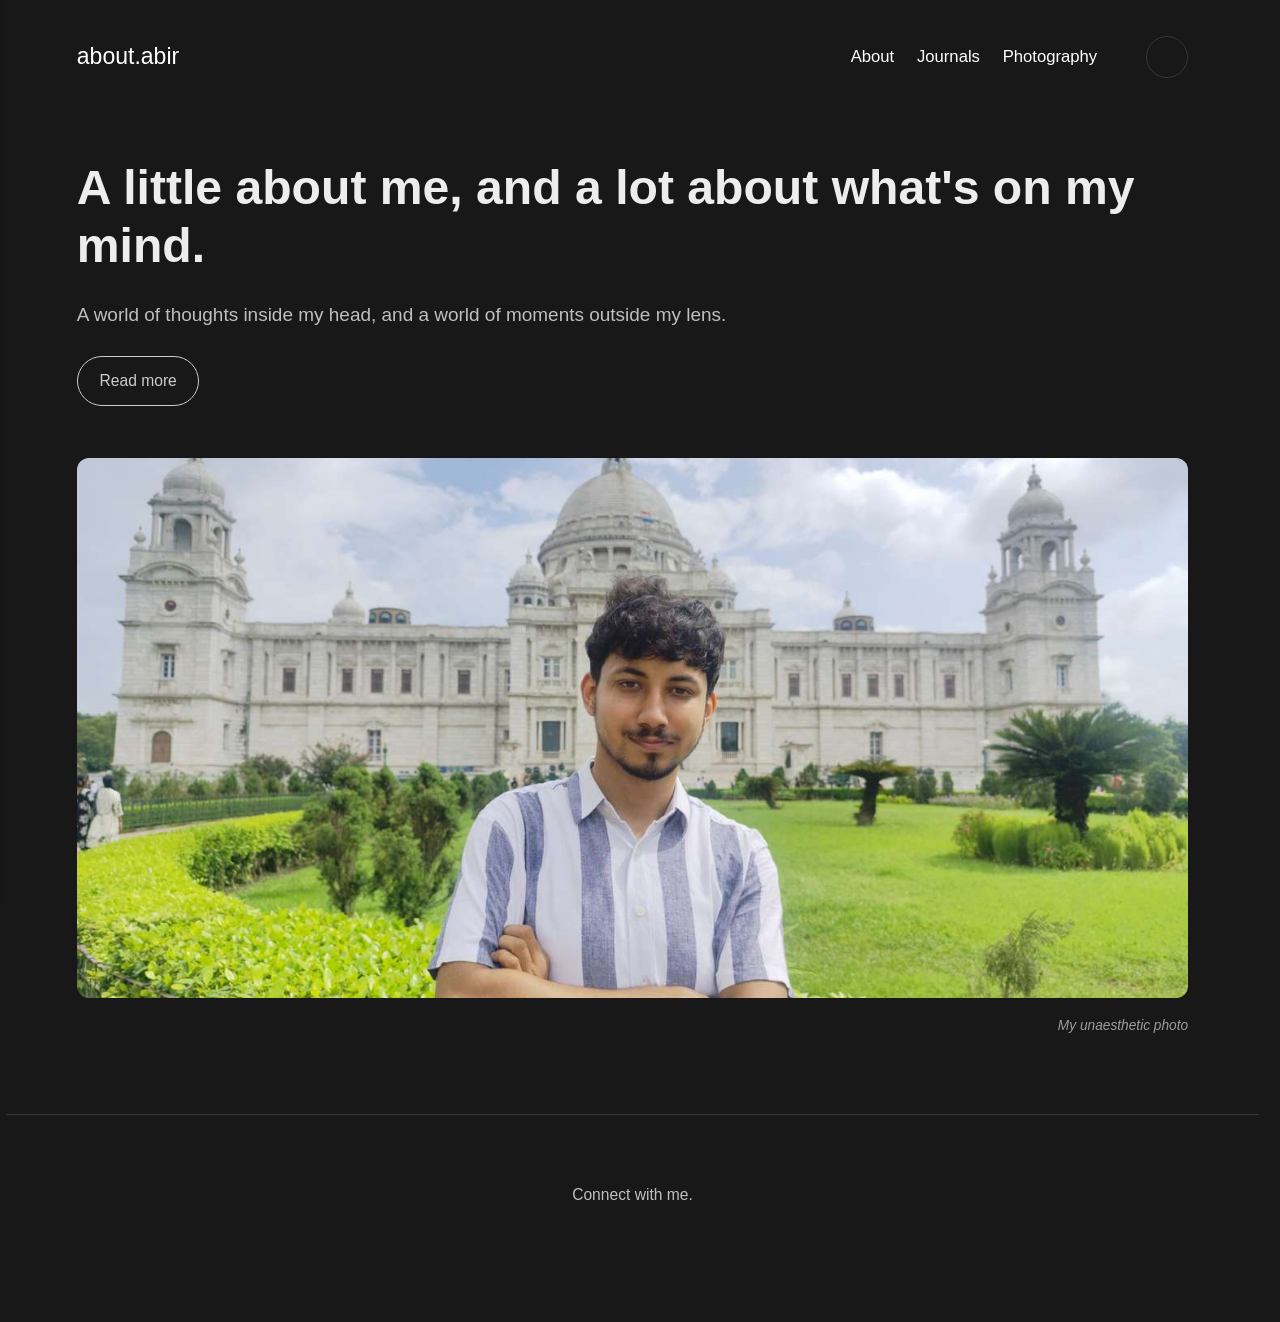
==== index.html @ a7f9a5f5 "Updated from Publii" ====
<!DOCTYPE html><html lang="en-gb"><head><meta charset="utf-8"><meta http-equiv="X-UA-Compatible" content="IE=edge"><meta name="viewport" content="width=device-width,initial-scale=1"><title>about.abir</title><meta name="generator" content="Publii Open-Source CMS for Static Site"><link rel="canonical" href="https://abir446.github.io/about.abir/"><link rel="alternate" type="application/atom+xml" href="https://abir446.github.io/about.abir/feed.xml" title="about.abir - RSS"><link rel="alternate" type="application/json" href="https://abir446.github.io/about.abir/feed.json" title="about.abir - JSON"><meta property="og:title" content="about.abir"><meta property="og:site_name" content="about.abir"><meta property="og:description" content=""><meta property="og:url" content="https://abir446.github.io/about.abir/"><meta property="og:type" content="website"><link rel="stylesheet" href="https://abir446.github.io/about.abir/assets/css/style.css?v&#x3D;4b8fb7e8241c128d0507b3319cbab177"><script type="application/ld+json">{"@context":"http://schema.org","@type":"Organization","name":"about.abir","url":"https://abir446.github.io/about.abir/","sameAs":["https://www.instagram.com/abir___dutta_______/"]}</script><noscript><style>img[loading] {
                    opacity: 1;
                }</style></noscript></head><body class="home-template"><header class="top js-header"><a class="logo" href="https://abir446.github.io/about.abir/">about.abir</a><nav class="navbar js-navbar" aria-label="Main"><button class="navbar__toggle js-toggle" aria-label="Menu" aria-haspopup="true" aria-expanded="false"><span class="navbar__toggle-box"><span class="navbar__toggle-inner">Menu</span></span></button><ul class="navbar__menu"><li><a href="https://abir446.github.io/about.abir/about-this-overthinking-person/" target="_self">About</a></li><li><a href="https://abir446.github.io/about.abir/tags/journal/" target="_self">Journals</a></li><li><a href="https://abir446.github.io/about.abir/tags/photography/" target="_self">Photography</a></li></ul></nav><div class="search"><div class="search__overlay js-search-overlay"><div class="wrapper search__overlay-inner"></div></div><button class="search__btn btn--icon js-search-btn" aria-label="Search"><svg height="18" width="18" role="presentation" focusable="false"><use xlink:href="https://abir446.github.io/about.abir/assets/svg/svg-map.svg#search"/></svg></button></div></header><main><div class="hero"><header class="hero__content"><div class="wrapper"><h1>A little about me, and a lot about what's on my mind.</h1><p>A world of thoughts inside my head, and a world of moments outside my lens.</p><p><a href="https://abir446.github.io/about.abir/about-this-overthinking-person/" class="btn">Read more</a></p></div></header><figure class="hero__image"><div class="hero__image-wrapper"><img src="https://abir446.github.io/about.abir/media/website/me_infontof_victoria.jpg" srcset="https://abir446.github.io/about.abir/media/website/responsive/me_infontof_victoria-xs.jpg 640w, https://abir446.github.io/about.abir/media/website/responsive/me_infontof_victoria-sm.jpg 768w, https://abir446.github.io/about.abir/media/website/responsive/me_infontof_victoria-md.jpg 1024w, https://abir446.github.io/about.abir/media/website/responsive/me_infontof_victoria-lg.jpg 1366w, https://abir446.github.io/about.abir/media/website/responsive/me_infontof_victoria-xl.jpg 1600w, https://abir446.github.io/about.abir/media/website/responsive/me_infontof_victoria-2xl.jpg 1920w" sizes="88vw" loading="eager" width="16320" height="12240" alt="This is a photo of Abir Dutta standing in front of Victoria Memorial, Kolkata"></div><figcaption>My unaesthetic photo</figcaption></figure></div><div class="wrapper feed"></div></main><footer class="footer"><div class="wrapper"><div class="footer__copyright"><p>Connect with me.</p></div><div class="footer__social"><a href="https://www.instagram.com/abir___dutta_______/" aria-label="Instagram"><svg><use xlink:href="https://abir446.github.io/about.abir/assets/svg/svg-map.svg#instagram"/></svg></a></div><button id="backToTop" class="footer__bttop" aria-label="Back to top" title="Back to top"><svg width="20" height="20"><use xlink:href="https://abir446.github.io/about.abir/assets/svg/svg-map.svg#toparrow"/></svg></button></div></footer><script defer="defer" src="https://abir446.github.io/about.abir/assets/js/scripts.min.js?v&#x3D;548663b90e1600fd2c2dd54433d04b71"></script><script>window.publiiThemeMenuConfig={mobileMenuMode:'sidebar',animationSpeed:300,submenuWidth: 'auto',doubleClickTime:500,mobileMenuExpandableSubmenus:true,relatedContainerForOverlayMenuSelector:'.top'};</script><script>var images = document.querySelectorAll('img[loading]');
        for (var i = 0; i < images.length; i++) {
            if (images[i].complete) {
                images[i].classList.add('is-loaded');
            } else {
                images[i].addEventListener('load', function () {
                    this.classList.add('is-loaded');
                }, false);
            }
        }</script></body></html>
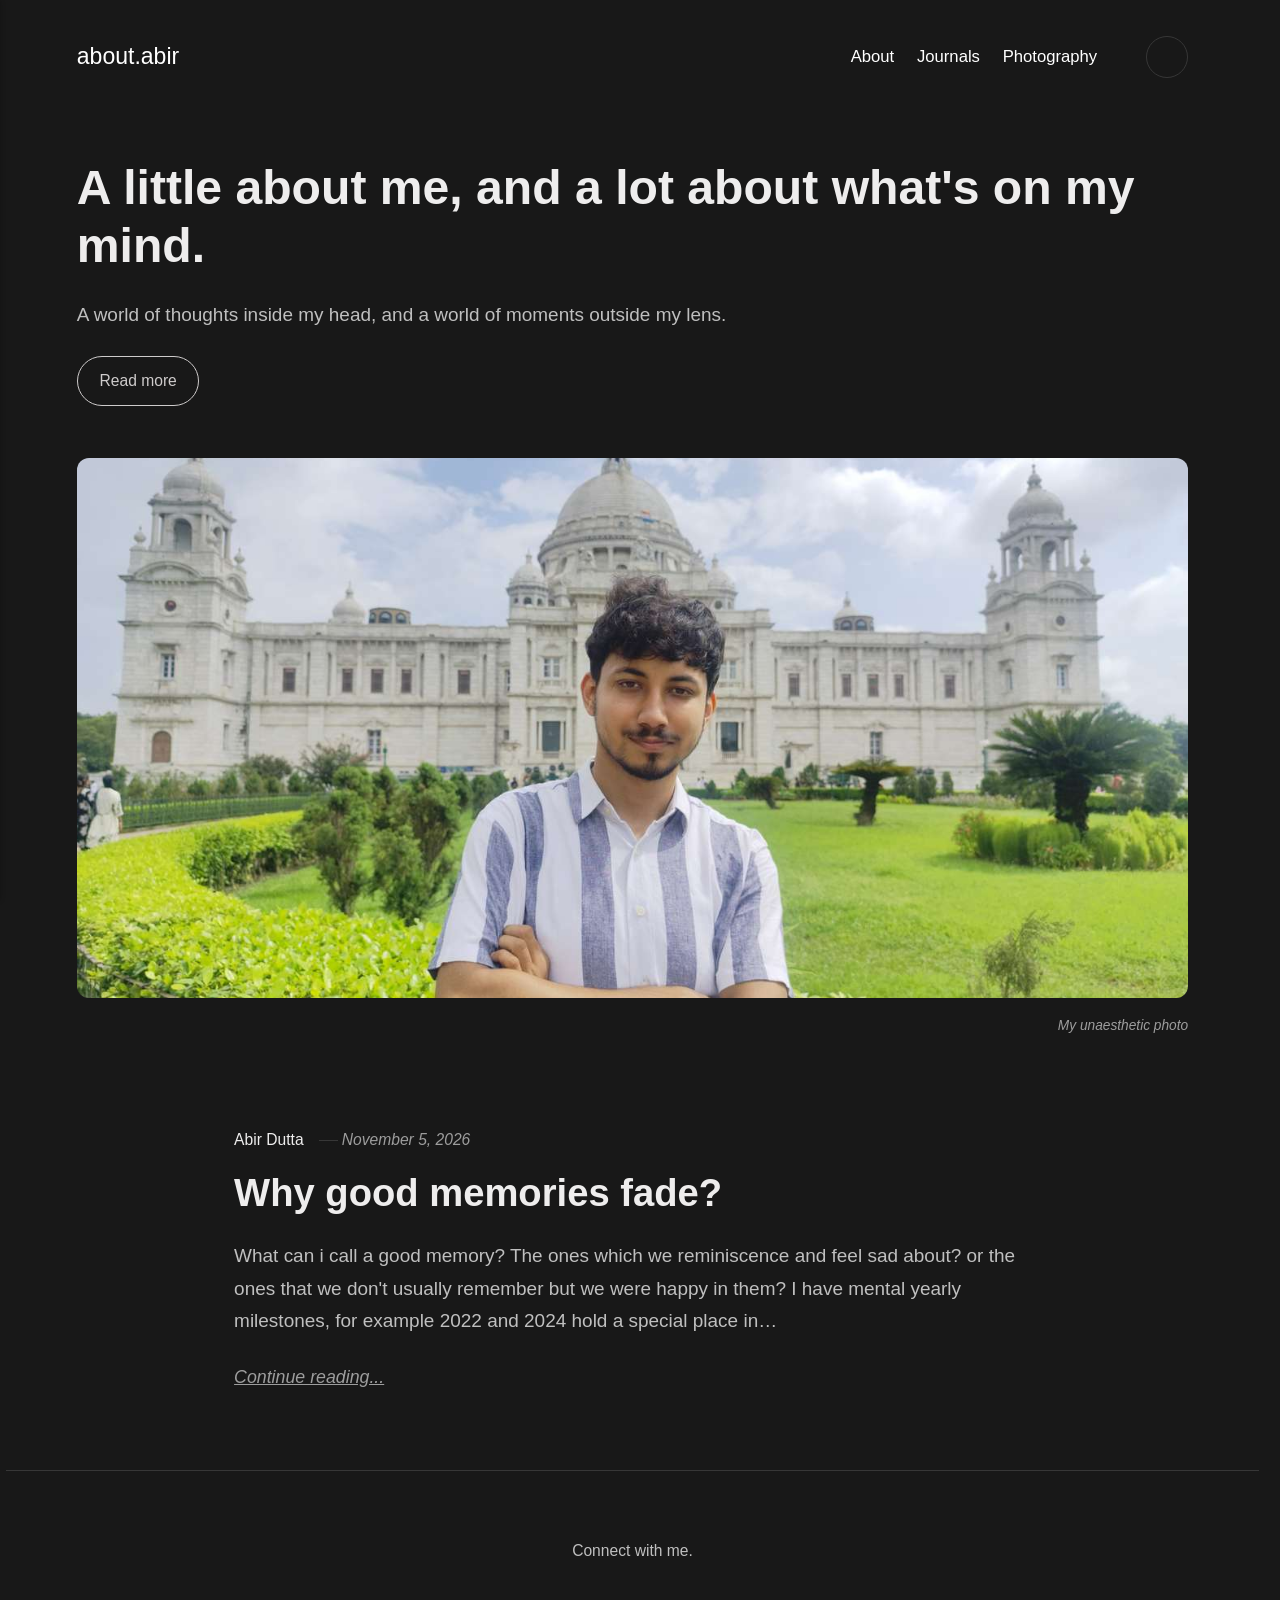
==== commit f795ba95: "Updated from Publii" ====
--- a/index.html
+++ b/index.html
@@ -1,6 +1,6 @@
 <!DOCTYPE html><html lang="en-gb"><head><meta charset="utf-8"><meta http-equiv="X-UA-Compatible" content="IE=edge"><meta name="viewport" content="width=device-width,initial-scale=1"><title>about.abir</title><meta name="generator" content="Publii Open-Source CMS for Static Site"><link rel="canonical" href="https://abir446.github.io/about.abir/"><link rel="alternate" type="application/atom+xml" href="https://abir446.github.io/about.abir/feed.xml" title="about.abir - RSS"><link rel="alternate" type="application/json" href="https://abir446.github.io/about.abir/feed.json" title="about.abir - JSON"><meta property="og:title" content="about.abir"><meta property="og:site_name" content="about.abir"><meta property="og:description" content=""><meta property="og:url" content="https://abir446.github.io/about.abir/"><meta property="og:type" content="website"><link rel="stylesheet" href="https://abir446.github.io/about.abir/assets/css/style.css?v&#x3D;4b8fb7e8241c128d0507b3319cbab177"><script type="application/ld+json">{"@context":"http://schema.org","@type":"Organization","name":"about.abir","url":"https://abir446.github.io/about.abir/","sameAs":["https://www.instagram.com/abir___dutta_______/"]}</script><noscript><style>img[loading] {
                     opacity: 1;
-                }</style></noscript></head><body class="home-template"><header class="top js-header"><a class="logo" href="https://abir446.github.io/about.abir/">about.abir</a><nav class="navbar js-navbar" aria-label="Main"><button class="navbar__toggle js-toggle" aria-label="Menu" aria-haspopup="true" aria-expanded="false"><span class="navbar__toggle-box"><span class="navbar__toggle-inner">Menu</span></span></button><ul class="navbar__menu"><li><a href="https://abir446.github.io/about.abir/about-this-overthinking-person/" target="_self">About</a></li><li><a href="https://abir446.github.io/about.abir/tags/journal/" target="_self">Journals</a></li><li><a href="https://abir446.github.io/about.abir/tags/photography/" target="_self">Photography</a></li></ul></nav><div class="search"><div class="search__overlay js-search-overlay"><div class="wrapper search__overlay-inner"></div></div><button class="search__btn btn--icon js-search-btn" aria-label="Search"><svg height="18" width="18" role="presentation" focusable="false"><use xlink:href="https://abir446.github.io/about.abir/assets/svg/svg-map.svg#search"/></svg></button></div></header><main><div class="hero"><header class="hero__content"><div class="wrapper"><h1>A little about me, and a lot about what's on my mind.</h1><p>A world of thoughts inside my head, and a world of moments outside my lens.</p><p><a href="https://abir446.github.io/about.abir/about-this-overthinking-person/" class="btn">Read more</a></p></div></header><figure class="hero__image"><div class="hero__image-wrapper"><img src="https://abir446.github.io/about.abir/media/website/me_infontof_victoria.jpg" srcset="https://abir446.github.io/about.abir/media/website/responsive/me_infontof_victoria-xs.jpg 640w, https://abir446.github.io/about.abir/media/website/responsive/me_infontof_victoria-sm.jpg 768w, https://abir446.github.io/about.abir/media/website/responsive/me_infontof_victoria-md.jpg 1024w, https://abir446.github.io/about.abir/media/website/responsive/me_infontof_victoria-lg.jpg 1366w, https://abir446.github.io/about.abir/media/website/responsive/me_infontof_victoria-xl.jpg 1600w, https://abir446.github.io/about.abir/media/website/responsive/me_infontof_victoria-2xl.jpg 1920w" sizes="88vw" loading="eager" width="16320" height="12240" alt="This is a photo of Abir Dutta standing in front of Victoria Memorial, Kolkata"></div><figcaption>My unaesthetic photo</figcaption></figure></div><div class="wrapper feed"></div></main><footer class="footer"><div class="wrapper"><div class="footer__copyright"><p>Connect with me.</p></div><div class="footer__social"><a href="https://www.instagram.com/abir___dutta_______/" aria-label="Instagram"><svg><use xlink:href="https://abir446.github.io/about.abir/assets/svg/svg-map.svg#instagram"/></svg></a></div><button id="backToTop" class="footer__bttop" aria-label="Back to top" title="Back to top"><svg width="20" height="20"><use xlink:href="https://abir446.github.io/about.abir/assets/svg/svg-map.svg#toparrow"/></svg></button></div></footer><script defer="defer" src="https://abir446.github.io/about.abir/assets/js/scripts.min.js?v&#x3D;548663b90e1600fd2c2dd54433d04b71"></script><script>window.publiiThemeMenuConfig={mobileMenuMode:'sidebar',animationSpeed:300,submenuWidth: 'auto',doubleClickTime:500,mobileMenuExpandableSubmenus:true,relatedContainerForOverlayMenuSelector:'.top'};</script><script>var images = document.querySelectorAll('img[loading]');
+                }</style></noscript></head><body class="home-template"><header class="top js-header"><a class="logo" href="https://abir446.github.io/about.abir/">about.abir</a><nav class="navbar js-navbar" aria-label="Main"><button class="navbar__toggle js-toggle" aria-label="Menu" aria-haspopup="true" aria-expanded="false"><span class="navbar__toggle-box"><span class="navbar__toggle-inner">Menu</span></span></button><ul class="navbar__menu"><li><a href="https://abir446.github.io/about.abir/about-this-overthinking-person/" target="_self">About</a></li><li><a href="https://abir446.github.io/about.abir/tags/journal/" target="_self">Journals</a></li><li><a href="https://abir446.github.io/about.abir/tags/photography/" target="_self">Photography</a></li></ul></nav><div class="search"><div class="search__overlay js-search-overlay"><div class="wrapper search__overlay-inner"></div></div><button class="search__btn btn--icon js-search-btn" aria-label="Search"><svg height="18" width="18" role="presentation" focusable="false"><use xlink:href="https://abir446.github.io/about.abir/assets/svg/svg-map.svg#search"/></svg></button></div></header><main><div class="hero"><header class="hero__content"><div class="wrapper"><h1>A little about me, and a lot about what's on my mind.</h1><p>A world of thoughts inside my head, and a world of moments outside my lens.</p><p><a href="https://abir446.github.io/about.abir/about-this-overthinking-person/" class="btn">Read more</a></p></div></header><figure class="hero__image"><div class="hero__image-wrapper"><img src="https://abir446.github.io/about.abir/media/website/me_infontof_victoria.jpg" srcset="https://abir446.github.io/about.abir/media/website/responsive/me_infontof_victoria-xs.jpg 640w, https://abir446.github.io/about.abir/media/website/responsive/me_infontof_victoria-sm.jpg 768w, https://abir446.github.io/about.abir/media/website/responsive/me_infontof_victoria-md.jpg 1024w, https://abir446.github.io/about.abir/media/website/responsive/me_infontof_victoria-lg.jpg 1366w, https://abir446.github.io/about.abir/media/website/responsive/me_infontof_victoria-xl.jpg 1600w, https://abir446.github.io/about.abir/media/website/responsive/me_infontof_victoria-2xl.jpg 1920w" sizes="88vw" loading="eager" width="16320" height="12240" alt="This is a photo of Abir Dutta standing in front of Victoria Memorial, Kolkata"></div><figcaption>My unaesthetic photo</figcaption></figure></div><div class="wrapper feed"><article class="feed__item feed__item--centered"><div class="feed__content"><header><div class="feed__meta"><a href="https://abir446.github.io/about.abir/authors/abir-dutta/" class="feed__author">Abir Dutta</a> <time datetime="2026-11-05T12:47" class="feed__date">November 5, 2026</time></div><h2 class="feed__title"><a href="https://abir446.github.io/about.abir/why-good-memories-fade/">Why good memories fade?</a></h2></header><p>What can i call a good memory? The ones which we reminiscence and feel sad about? or the ones that we don't usually remember but we were happy in them? I have mental yearly milestones, for example 2022 and 2024 hold a special place in&hellip;</p><a href="https://abir446.github.io/about.abir/why-good-memories-fade/" class="readmore feed__readmore">Continue reading...</a></div></article></div></main><footer class="footer"><div class="wrapper"><div class="footer__copyright"><p>Connect with me.</p></div><div class="footer__social"><a href="https://www.instagram.com/abir___dutta_______/" aria-label="Instagram"><svg><use xlink:href="https://abir446.github.io/about.abir/assets/svg/svg-map.svg#instagram"/></svg></a></div><button id="backToTop" class="footer__bttop" aria-label="Back to top" title="Back to top"><svg width="20" height="20"><use xlink:href="https://abir446.github.io/about.abir/assets/svg/svg-map.svg#toparrow"/></svg></button></div></footer><script defer="defer" src="https://abir446.github.io/about.abir/assets/js/scripts.min.js?v&#x3D;548663b90e1600fd2c2dd54433d04b71"></script><script>window.publiiThemeMenuConfig={mobileMenuMode:'sidebar',animationSpeed:300,submenuWidth: 'auto',doubleClickTime:500,mobileMenuExpandableSubmenus:true,relatedContainerForOverlayMenuSelector:'.top'};</script><script>var images = document.querySelectorAll('img[loading]');
         for (var i = 0; i < images.length; i++) {
             if (images[i].complete) {
                 images[i].classList.add('is-loaded');
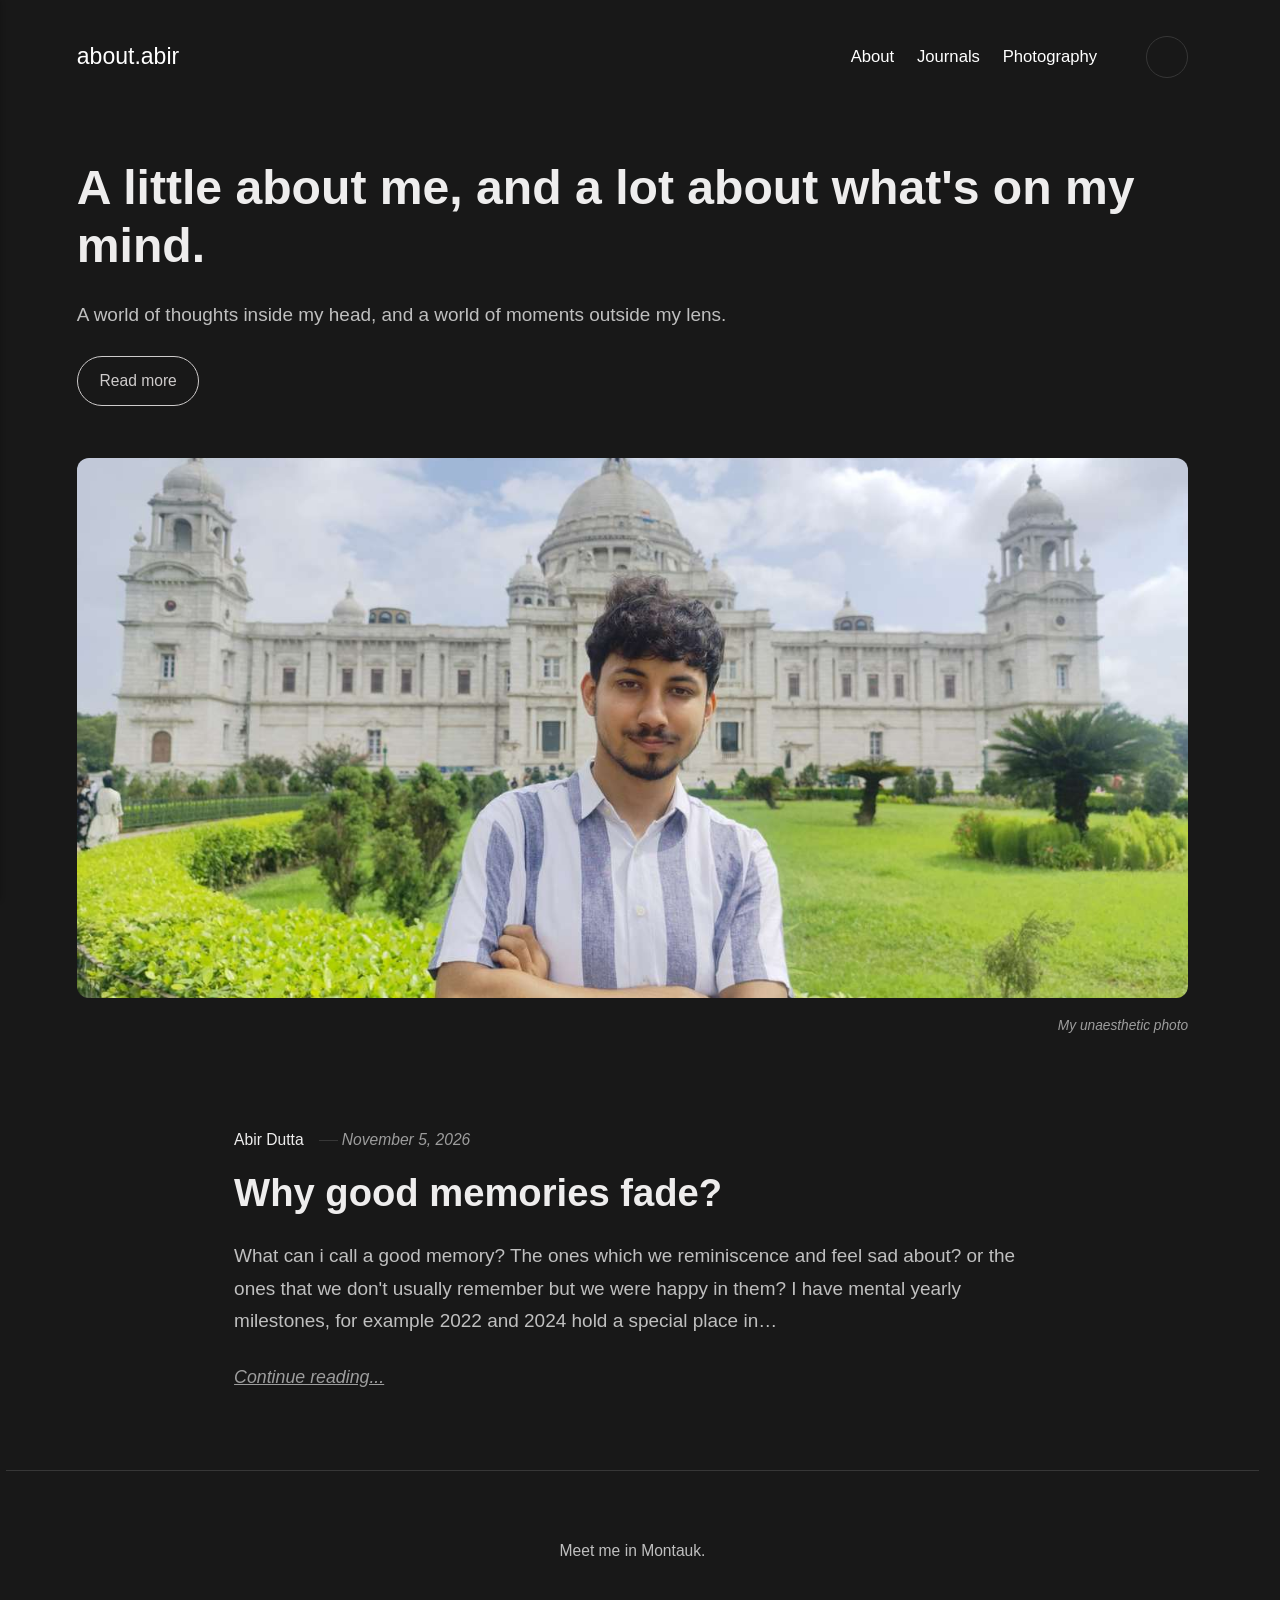
==== commit c09046ba: "Updated from Publii" ====
--- a/index.html
+++ b/index.html
@@ -1,6 +1,6 @@
-<!DOCTYPE html><html lang="en-gb"><head><meta charset="utf-8"><meta http-equiv="X-UA-Compatible" content="IE=edge"><meta name="viewport" content="width=device-width,initial-scale=1"><title>about.abir</title><meta name="generator" content="Publii Open-Source CMS for Static Site"><link rel="canonical" href="https://abir446.github.io/about.abir/"><link rel="alternate" type="application/atom+xml" href="https://abir446.github.io/about.abir/feed.xml" title="about.abir - RSS"><link rel="alternate" type="application/json" href="https://abir446.github.io/about.abir/feed.json" title="about.abir - JSON"><meta property="og:title" content="about.abir"><meta property="og:site_name" content="about.abir"><meta property="og:description" content=""><meta property="og:url" content="https://abir446.github.io/about.abir/"><meta property="og:type" content="website"><link rel="stylesheet" href="https://abir446.github.io/about.abir/assets/css/style.css?v&#x3D;4b8fb7e8241c128d0507b3319cbab177"><script type="application/ld+json">{"@context":"http://schema.org","@type":"Organization","name":"about.abir","url":"https://abir446.github.io/about.abir/","sameAs":["https://www.instagram.com/abir___dutta_______/"]}</script><noscript><style>img[loading] {
+<!DOCTYPE html><html lang="en-gb"><head><meta charset="utf-8"><meta http-equiv="X-UA-Compatible" content="IE=edge"><meta name="viewport" content="width=device-width,initial-scale=1"><title>about.abir</title><meta name="generator" content="Publii Open-Source CMS for Static Site"><link rel="canonical" href="https://abir446.github.io/about.abir/"><link rel="alternate" type="application/atom+xml" href="https://abir446.github.io/about.abir/feed.xml" title="about.abir - RSS"><link rel="alternate" type="application/json" href="https://abir446.github.io/about.abir/feed.json" title="about.abir - JSON"><meta property="og:title" content="about.abir"><meta property="og:site_name" content="about.abir"><meta property="og:description" content=""><meta property="og:url" content="https://abir446.github.io/about.abir/"><meta property="og:type" content="website"><link rel="stylesheet" href="https://abir446.github.io/about.abir/assets/css/style.css?v&#x3D;4b8fb7e8241c128d0507b3319cbab177"><script type="application/ld+json">{"@context":"http://schema.org","@type":"Organization","name":"about.abir","url":"https://abir446.github.io/about.abir/","sameAs":["https://x.com/DuttaAbir390","https://www.instagram.com/abir___dutta_______/"]}</script><noscript><style>img[loading] {
                     opacity: 1;
-                }</style></noscript></head><body class="home-template"><header class="top js-header"><a class="logo" href="https://abir446.github.io/about.abir/">about.abir</a><nav class="navbar js-navbar" aria-label="Main"><button class="navbar__toggle js-toggle" aria-label="Menu" aria-haspopup="true" aria-expanded="false"><span class="navbar__toggle-box"><span class="navbar__toggle-inner">Menu</span></span></button><ul class="navbar__menu"><li><a href="https://abir446.github.io/about.abir/about-this-overthinking-person/" target="_self">About</a></li><li><a href="https://abir446.github.io/about.abir/tags/journal/" target="_self">Journals</a></li><li><a href="https://abir446.github.io/about.abir/tags/photography/" target="_self">Photography</a></li></ul></nav><div class="search"><div class="search__overlay js-search-overlay"><div class="wrapper search__overlay-inner"></div></div><button class="search__btn btn--icon js-search-btn" aria-label="Search"><svg height="18" width="18" role="presentation" focusable="false"><use xlink:href="https://abir446.github.io/about.abir/assets/svg/svg-map.svg#search"/></svg></button></div></header><main><div class="hero"><header class="hero__content"><div class="wrapper"><h1>A little about me, and a lot about what's on my mind.</h1><p>A world of thoughts inside my head, and a world of moments outside my lens.</p><p><a href="https://abir446.github.io/about.abir/about-this-overthinking-person/" class="btn">Read more</a></p></div></header><figure class="hero__image"><div class="hero__image-wrapper"><img src="https://abir446.github.io/about.abir/media/website/me_infontof_victoria.jpg" srcset="https://abir446.github.io/about.abir/media/website/responsive/me_infontof_victoria-xs.jpg 640w, https://abir446.github.io/about.abir/media/website/responsive/me_infontof_victoria-sm.jpg 768w, https://abir446.github.io/about.abir/media/website/responsive/me_infontof_victoria-md.jpg 1024w, https://abir446.github.io/about.abir/media/website/responsive/me_infontof_victoria-lg.jpg 1366w, https://abir446.github.io/about.abir/media/website/responsive/me_infontof_victoria-xl.jpg 1600w, https://abir446.github.io/about.abir/media/website/responsive/me_infontof_victoria-2xl.jpg 1920w" sizes="88vw" loading="eager" width="16320" height="12240" alt="This is a photo of Abir Dutta standing in front of Victoria Memorial, Kolkata"></div><figcaption>My unaesthetic photo</figcaption></figure></div><div class="wrapper feed"><article class="feed__item feed__item--centered"><div class="feed__content"><header><div class="feed__meta"><a href="https://abir446.github.io/about.abir/authors/abir-dutta/" class="feed__author">Abir Dutta</a> <time datetime="2026-11-05T12:47" class="feed__date">November 5, 2026</time></div><h2 class="feed__title"><a href="https://abir446.github.io/about.abir/why-good-memories-fade/">Why good memories fade?</a></h2></header><p>What can i call a good memory? The ones which we reminiscence and feel sad about? or the ones that we don't usually remember but we were happy in them? I have mental yearly milestones, for example 2022 and 2024 hold a special place in&hellip;</p><a href="https://abir446.github.io/about.abir/why-good-memories-fade/" class="readmore feed__readmore">Continue reading...</a></div></article></div></main><footer class="footer"><div class="wrapper"><div class="footer__copyright"><p>Connect with me.</p></div><div class="footer__social"><a href="https://www.instagram.com/abir___dutta_______/" aria-label="Instagram"><svg><use xlink:href="https://abir446.github.io/about.abir/assets/svg/svg-map.svg#instagram"/></svg></a></div><button id="backToTop" class="footer__bttop" aria-label="Back to top" title="Back to top"><svg width="20" height="20"><use xlink:href="https://abir446.github.io/about.abir/assets/svg/svg-map.svg#toparrow"/></svg></button></div></footer><script defer="defer" src="https://abir446.github.io/about.abir/assets/js/scripts.min.js?v&#x3D;548663b90e1600fd2c2dd54433d04b71"></script><script>window.publiiThemeMenuConfig={mobileMenuMode:'sidebar',animationSpeed:300,submenuWidth: 'auto',doubleClickTime:500,mobileMenuExpandableSubmenus:true,relatedContainerForOverlayMenuSelector:'.top'};</script><script>var images = document.querySelectorAll('img[loading]');
+                }</style></noscript></head><body class="home-template"><header class="top js-header"><a class="logo" href="https://abir446.github.io/about.abir/">about.abir</a><nav class="navbar js-navbar" aria-label="Main"><button class="navbar__toggle js-toggle" aria-label="Menu" aria-haspopup="true" aria-expanded="false"><span class="navbar__toggle-box"><span class="navbar__toggle-inner">Menu</span></span></button><ul class="navbar__menu"><li><a href="https://abir446.github.io/about.abir/about-this-overthinking-person/" target="_self">About</a></li><li><a href="https://abir446.github.io/about.abir/tags/journal/" target="_self">Journals</a></li><li><a href="https://abir446.github.io/about.abir/tags/photography/" target="_self">Photography</a></li></ul></nav><div class="search"><div class="search__overlay js-search-overlay"><div class="wrapper search__overlay-inner"></div></div><button class="search__btn btn--icon js-search-btn" aria-label="Search"><svg height="18" width="18" role="presentation" focusable="false"><use xlink:href="https://abir446.github.io/about.abir/assets/svg/svg-map.svg#search"/></svg></button></div></header><main><div class="hero"><header class="hero__content"><div class="wrapper"><h1>A little about me, and a lot about what's on my mind.</h1><p>A world of thoughts inside my head, and a world of moments outside my lens.</p><p><a href="https://abir446.github.io/about.abir/about-this-overthinking-person/" class="btn">Read more</a></p></div></header><figure class="hero__image"><div class="hero__image-wrapper"><img src="https://abir446.github.io/about.abir/media/website/me_infontof_victoria.jpg" srcset="https://abir446.github.io/about.abir/media/website/responsive/me_infontof_victoria-xs.jpg 640w, https://abir446.github.io/about.abir/media/website/responsive/me_infontof_victoria-sm.jpg 768w, https://abir446.github.io/about.abir/media/website/responsive/me_infontof_victoria-md.jpg 1024w, https://abir446.github.io/about.abir/media/website/responsive/me_infontof_victoria-lg.jpg 1366w, https://abir446.github.io/about.abir/media/website/responsive/me_infontof_victoria-xl.jpg 1600w, https://abir446.github.io/about.abir/media/website/responsive/me_infontof_victoria-2xl.jpg 1920w" sizes="88vw" loading="eager" width="16320" height="12240" alt="This is a photo of Abir Dutta standing in front of Victoria Memorial, Kolkata"></div><figcaption>My unaesthetic photo</figcaption></figure></div><div class="wrapper feed"><article class="feed__item feed__item--centered"><div class="feed__content"><header><div class="feed__meta"><a href="https://abir446.github.io/about.abir/authors/abir-dutta/" class="feed__author">Abir Dutta</a> <time datetime="2026-11-05T12:47" class="feed__date">November 5, 2026</time></div><h2 class="feed__title"><a href="https://abir446.github.io/about.abir/why-good-memories-fade/">Why good memories fade?</a></h2></header><p>What can i call a good memory? The ones which we reminiscence and feel sad about? or the ones that we don't usually remember but we were happy in them? I have mental yearly milestones, for example 2022 and 2024 hold a special place in&hellip;</p><a href="https://abir446.github.io/about.abir/why-good-memories-fade/" class="readmore feed__readmore">Continue reading...</a></div></article></div></main><footer class="footer"><div class="wrapper"><div class="footer__copyright"><p>Meet me in Montauk.</p></div><div class="footer__social"><a href="https://x.com/DuttaAbir390" aria-label="X"><svg><use xlink:href="https://abir446.github.io/about.abir/assets/svg/svg-map.svg#twitter"/></svg> </a><a href="https://www.instagram.com/abir___dutta_______/" aria-label="Instagram"><svg><use xlink:href="https://abir446.github.io/about.abir/assets/svg/svg-map.svg#instagram"/></svg></a></div><button id="backToTop" class="footer__bttop" aria-label="Back to top" title="Back to top"><svg width="20" height="20"><use xlink:href="https://abir446.github.io/about.abir/assets/svg/svg-map.svg#toparrow"/></svg></button></div></footer><script defer="defer" src="https://abir446.github.io/about.abir/assets/js/scripts.min.js?v&#x3D;548663b90e1600fd2c2dd54433d04b71"></script><script>window.publiiThemeMenuConfig={mobileMenuMode:'sidebar',animationSpeed:300,submenuWidth: 'auto',doubleClickTime:500,mobileMenuExpandableSubmenus:true,relatedContainerForOverlayMenuSelector:'.top'};</script><script>var images = document.querySelectorAll('img[loading]');
         for (var i = 0; i < images.length; i++) {
             if (images[i].complete) {
                 images[i].classList.add('is-loaded');
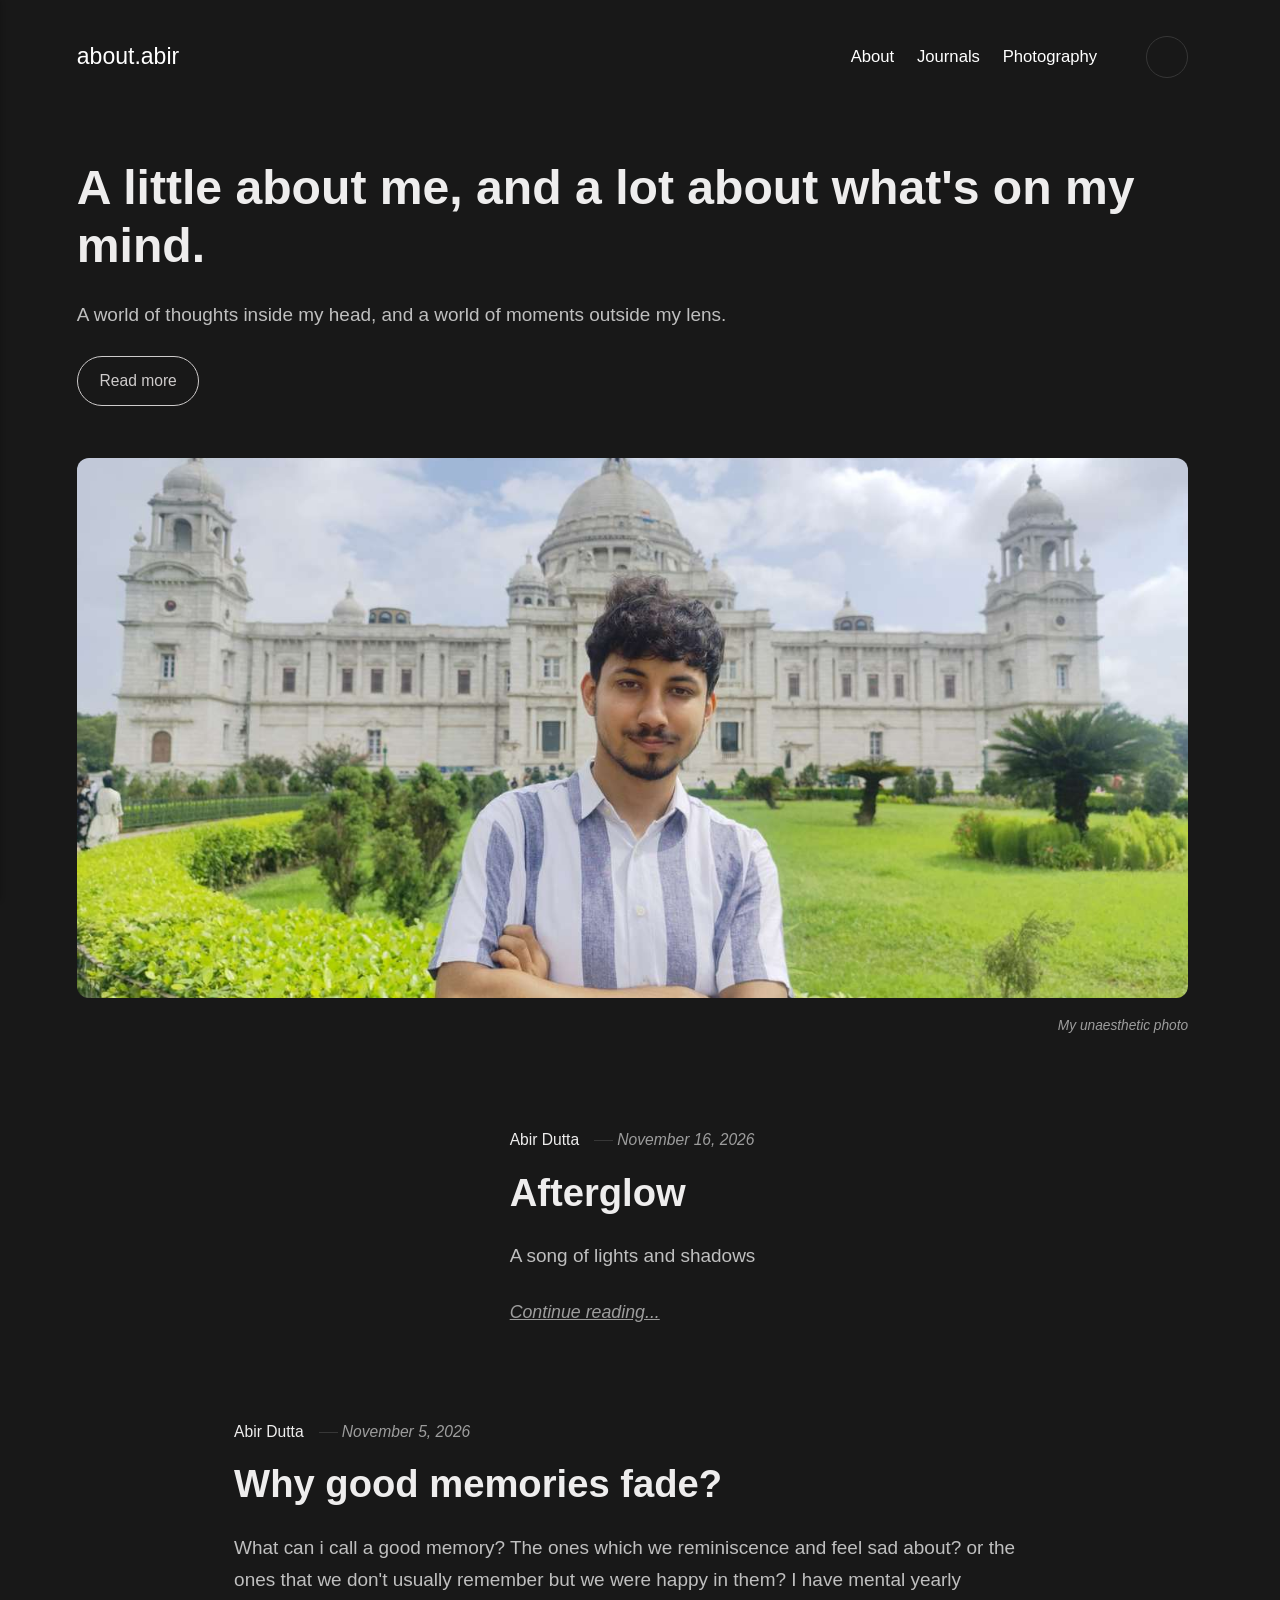
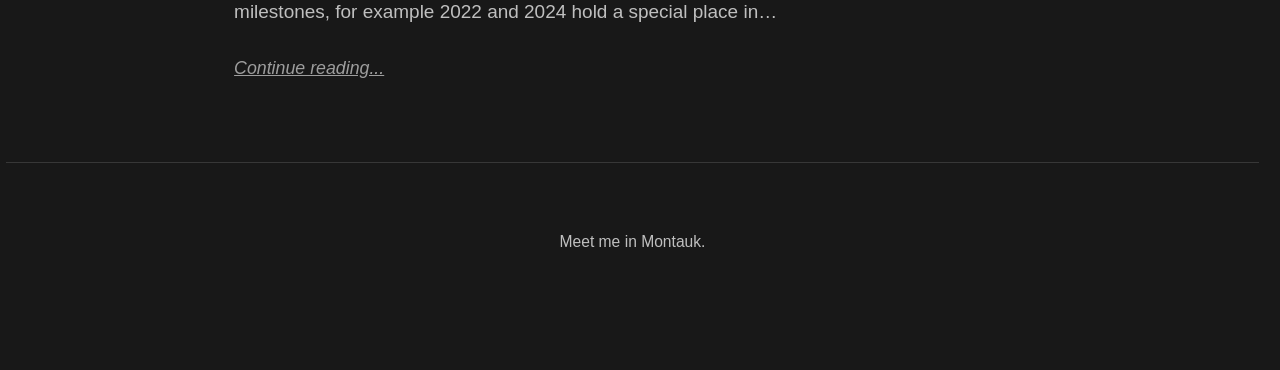
==== commit 1e76f5c9: "Updated from Publii" ====
--- a/index.html
+++ b/index.html
@@ -1,6 +1,6 @@
 <!DOCTYPE html><html lang="en-gb"><head><meta charset="utf-8"><meta http-equiv="X-UA-Compatible" content="IE=edge"><meta name="viewport" content="width=device-width,initial-scale=1"><title>about.abir</title><meta name="generator" content="Publii Open-Source CMS for Static Site"><link rel="canonical" href="https://abir446.github.io/about.abir/"><link rel="alternate" type="application/atom+xml" href="https://abir446.github.io/about.abir/feed.xml" title="about.abir - RSS"><link rel="alternate" type="application/json" href="https://abir446.github.io/about.abir/feed.json" title="about.abir - JSON"><meta property="og:title" content="about.abir"><meta property="og:site_name" content="about.abir"><meta property="og:description" content=""><meta property="og:url" content="https://abir446.github.io/about.abir/"><meta property="og:type" content="website"><link rel="stylesheet" href="https://abir446.github.io/about.abir/assets/css/style.css?v&#x3D;4b8fb7e8241c128d0507b3319cbab177"><script type="application/ld+json">{"@context":"http://schema.org","@type":"Organization","name":"about.abir","url":"https://abir446.github.io/about.abir/","sameAs":["https://x.com/DuttaAbir390","https://www.instagram.com/abir___dutta_______/"]}</script><noscript><style>img[loading] {
                     opacity: 1;
-                }</style></noscript></head><body class="home-template"><header class="top js-header"><a class="logo" href="https://abir446.github.io/about.abir/">about.abir</a><nav class="navbar js-navbar" aria-label="Main"><button class="navbar__toggle js-toggle" aria-label="Menu" aria-haspopup="true" aria-expanded="false"><span class="navbar__toggle-box"><span class="navbar__toggle-inner">Menu</span></span></button><ul class="navbar__menu"><li><a href="https://abir446.github.io/about.abir/about-this-overthinking-person/" target="_self">About</a></li><li><a href="https://abir446.github.io/about.abir/tags/journal/" target="_self">Journals</a></li><li><a href="https://abir446.github.io/about.abir/tags/photography/" target="_self">Photography</a></li></ul></nav><div class="search"><div class="search__overlay js-search-overlay"><div class="wrapper search__overlay-inner"></div></div><button class="search__btn btn--icon js-search-btn" aria-label="Search"><svg height="18" width="18" role="presentation" focusable="false"><use xlink:href="https://abir446.github.io/about.abir/assets/svg/svg-map.svg#search"/></svg></button></div></header><main><div class="hero"><header class="hero__content"><div class="wrapper"><h1>A little about me, and a lot about what's on my mind.</h1><p>A world of thoughts inside my head, and a world of moments outside my lens.</p><p><a href="https://abir446.github.io/about.abir/about-this-overthinking-person/" class="btn">Read more</a></p></div></header><figure class="hero__image"><div class="hero__image-wrapper"><img src="https://abir446.github.io/about.abir/media/website/me_infontof_victoria.jpg" srcset="https://abir446.github.io/about.abir/media/website/responsive/me_infontof_victoria-xs.jpg 640w, https://abir446.github.io/about.abir/media/website/responsive/me_infontof_victoria-sm.jpg 768w, https://abir446.github.io/about.abir/media/website/responsive/me_infontof_victoria-md.jpg 1024w, https://abir446.github.io/about.abir/media/website/responsive/me_infontof_victoria-lg.jpg 1366w, https://abir446.github.io/about.abir/media/website/responsive/me_infontof_victoria-xl.jpg 1600w, https://abir446.github.io/about.abir/media/website/responsive/me_infontof_victoria-2xl.jpg 1920w" sizes="88vw" loading="eager" width="16320" height="12240" alt="This is a photo of Abir Dutta standing in front of Victoria Memorial, Kolkata"></div><figcaption>My unaesthetic photo</figcaption></figure></div><div class="wrapper feed"><article class="feed__item feed__item--centered"><div class="feed__content"><header><div class="feed__meta"><a href="https://abir446.github.io/about.abir/authors/abir-dutta/" class="feed__author">Abir Dutta</a> <time datetime="2026-11-05T12:47" class="feed__date">November 5, 2026</time></div><h2 class="feed__title"><a href="https://abir446.github.io/about.abir/why-good-memories-fade/">Why good memories fade?</a></h2></header><p>What can i call a good memory? The ones which we reminiscence and feel sad about? or the ones that we don't usually remember but we were happy in them? I have mental yearly milestones, for example 2022 and 2024 hold a special place in&hellip;</p><a href="https://abir446.github.io/about.abir/why-good-memories-fade/" class="readmore feed__readmore">Continue reading...</a></div></article></div></main><footer class="footer"><div class="wrapper"><div class="footer__copyright"><p>Meet me in Montauk.</p></div><div class="footer__social"><a href="https://x.com/DuttaAbir390" aria-label="X"><svg><use xlink:href="https://abir446.github.io/about.abir/assets/svg/svg-map.svg#twitter"/></svg> </a><a href="https://www.instagram.com/abir___dutta_______/" aria-label="Instagram"><svg><use xlink:href="https://abir446.github.io/about.abir/assets/svg/svg-map.svg#instagram"/></svg></a></div><button id="backToTop" class="footer__bttop" aria-label="Back to top" title="Back to top"><svg width="20" height="20"><use xlink:href="https://abir446.github.io/about.abir/assets/svg/svg-map.svg#toparrow"/></svg></button></div></footer><script defer="defer" src="https://abir446.github.io/about.abir/assets/js/scripts.min.js?v&#x3D;548663b90e1600fd2c2dd54433d04b71"></script><script>window.publiiThemeMenuConfig={mobileMenuMode:'sidebar',animationSpeed:300,submenuWidth: 'auto',doubleClickTime:500,mobileMenuExpandableSubmenus:true,relatedContainerForOverlayMenuSelector:'.top'};</script><script>var images = document.querySelectorAll('img[loading]');
+                }</style></noscript></head><body class="home-template"><header class="top js-header"><a class="logo" href="https://abir446.github.io/about.abir/">about.abir</a><nav class="navbar js-navbar" aria-label="Main"><button class="navbar__toggle js-toggle" aria-label="Menu" aria-haspopup="true" aria-expanded="false"><span class="navbar__toggle-box"><span class="navbar__toggle-inner">Menu</span></span></button><ul class="navbar__menu"><li><a href="https://abir446.github.io/about.abir/about-this-overthinking-person/" target="_self">About</a></li><li><a href="https://abir446.github.io/about.abir/tags/journal/" target="_self">Journals</a></li><li><a href="https://abir446.github.io/about.abir/tags/photography/" target="_self">Photography</a></li></ul></nav><div class="search"><div class="search__overlay js-search-overlay"><div class="wrapper search__overlay-inner"></div></div><button class="search__btn btn--icon js-search-btn" aria-label="Search"><svg height="18" width="18" role="presentation" focusable="false"><use xlink:href="https://abir446.github.io/about.abir/assets/svg/svg-map.svg#search"/></svg></button></div></header><main><div class="hero"><header class="hero__content"><div class="wrapper"><h1>A little about me, and a lot about what's on my mind.</h1><p>A world of thoughts inside my head, and a world of moments outside my lens.</p><p><a href="https://abir446.github.io/about.abir/about-this-overthinking-person/" class="btn">Read more</a></p></div></header><figure class="hero__image"><div class="hero__image-wrapper"><img src="https://abir446.github.io/about.abir/media/website/me_infontof_victoria.jpg" srcset="https://abir446.github.io/about.abir/media/website/responsive/me_infontof_victoria-xs.jpg 640w, https://abir446.github.io/about.abir/media/website/responsive/me_infontof_victoria-sm.jpg 768w, https://abir446.github.io/about.abir/media/website/responsive/me_infontof_victoria-md.jpg 1024w, https://abir446.github.io/about.abir/media/website/responsive/me_infontof_victoria-lg.jpg 1366w, https://abir446.github.io/about.abir/media/website/responsive/me_infontof_victoria-xl.jpg 1600w, https://abir446.github.io/about.abir/media/website/responsive/me_infontof_victoria-2xl.jpg 1920w" sizes="88vw" loading="eager" width="16320" height="12240" alt="This is a photo of Abir Dutta standing in front of Victoria Memorial, Kolkata"></div><figcaption>My unaesthetic photo</figcaption></figure></div><div class="wrapper feed"><article class="feed__item feed__item--centered"><div class="feed__content"><header><div class="feed__meta"><a href="https://abir446.github.io/about.abir/authors/abir-dutta/" class="feed__author">Abir Dutta</a> <time datetime="2026-11-16T19:06" class="feed__date">November 16, 2026</time></div><h2 class="feed__title"><a href="https://abir446.github.io/about.abir/afterglow/">Afterglow</a></h2></header><p>A song of lights and shadows</p><a href="https://abir446.github.io/about.abir/afterglow/" class="readmore feed__readmore">Continue reading...</a></div></article><article class="feed__item feed__item--centered"><div class="feed__content"><header><div class="feed__meta"><a href="https://abir446.github.io/about.abir/authors/abir-dutta/" class="feed__author">Abir Dutta</a> <time datetime="2026-11-05T12:47" class="feed__date">November 5, 2026</time></div><h2 class="feed__title"><a href="https://abir446.github.io/about.abir/why-good-memories-fade/">Why good memories fade?</a></h2></header><p>What can i call a good memory? The ones which we reminiscence and feel sad about? or the ones that we don't usually remember but we were happy in them? I have mental yearly milestones, for example 2022 and 2024 hold a special place in&hellip;</p><a href="https://abir446.github.io/about.abir/why-good-memories-fade/" class="readmore feed__readmore">Continue reading...</a></div></article></div></main><footer class="footer"><div class="wrapper"><div class="footer__copyright"><p>Meet me in Montauk.</p></div><div class="footer__social"><a href="https://x.com/DuttaAbir390" aria-label="X"><svg><use xlink:href="https://abir446.github.io/about.abir/assets/svg/svg-map.svg#twitter"/></svg> </a><a href="https://www.instagram.com/abir___dutta_______/" aria-label="Instagram"><svg><use xlink:href="https://abir446.github.io/about.abir/assets/svg/svg-map.svg#instagram"/></svg></a></div><button id="backToTop" class="footer__bttop" aria-label="Back to top" title="Back to top"><svg width="20" height="20"><use xlink:href="https://abir446.github.io/about.abir/assets/svg/svg-map.svg#toparrow"/></svg></button></div></footer><script defer="defer" src="https://abir446.github.io/about.abir/assets/js/scripts.min.js?v&#x3D;548663b90e1600fd2c2dd54433d04b71"></script><script>window.publiiThemeMenuConfig={mobileMenuMode:'sidebar',animationSpeed:300,submenuWidth: 'auto',doubleClickTime:500,mobileMenuExpandableSubmenus:true,relatedContainerForOverlayMenuSelector:'.top'};</script><script>var images = document.querySelectorAll('img[loading]');
         for (var i = 0; i < images.length; i++) {
             if (images[i].complete) {
                 images[i].classList.add('is-loaded');
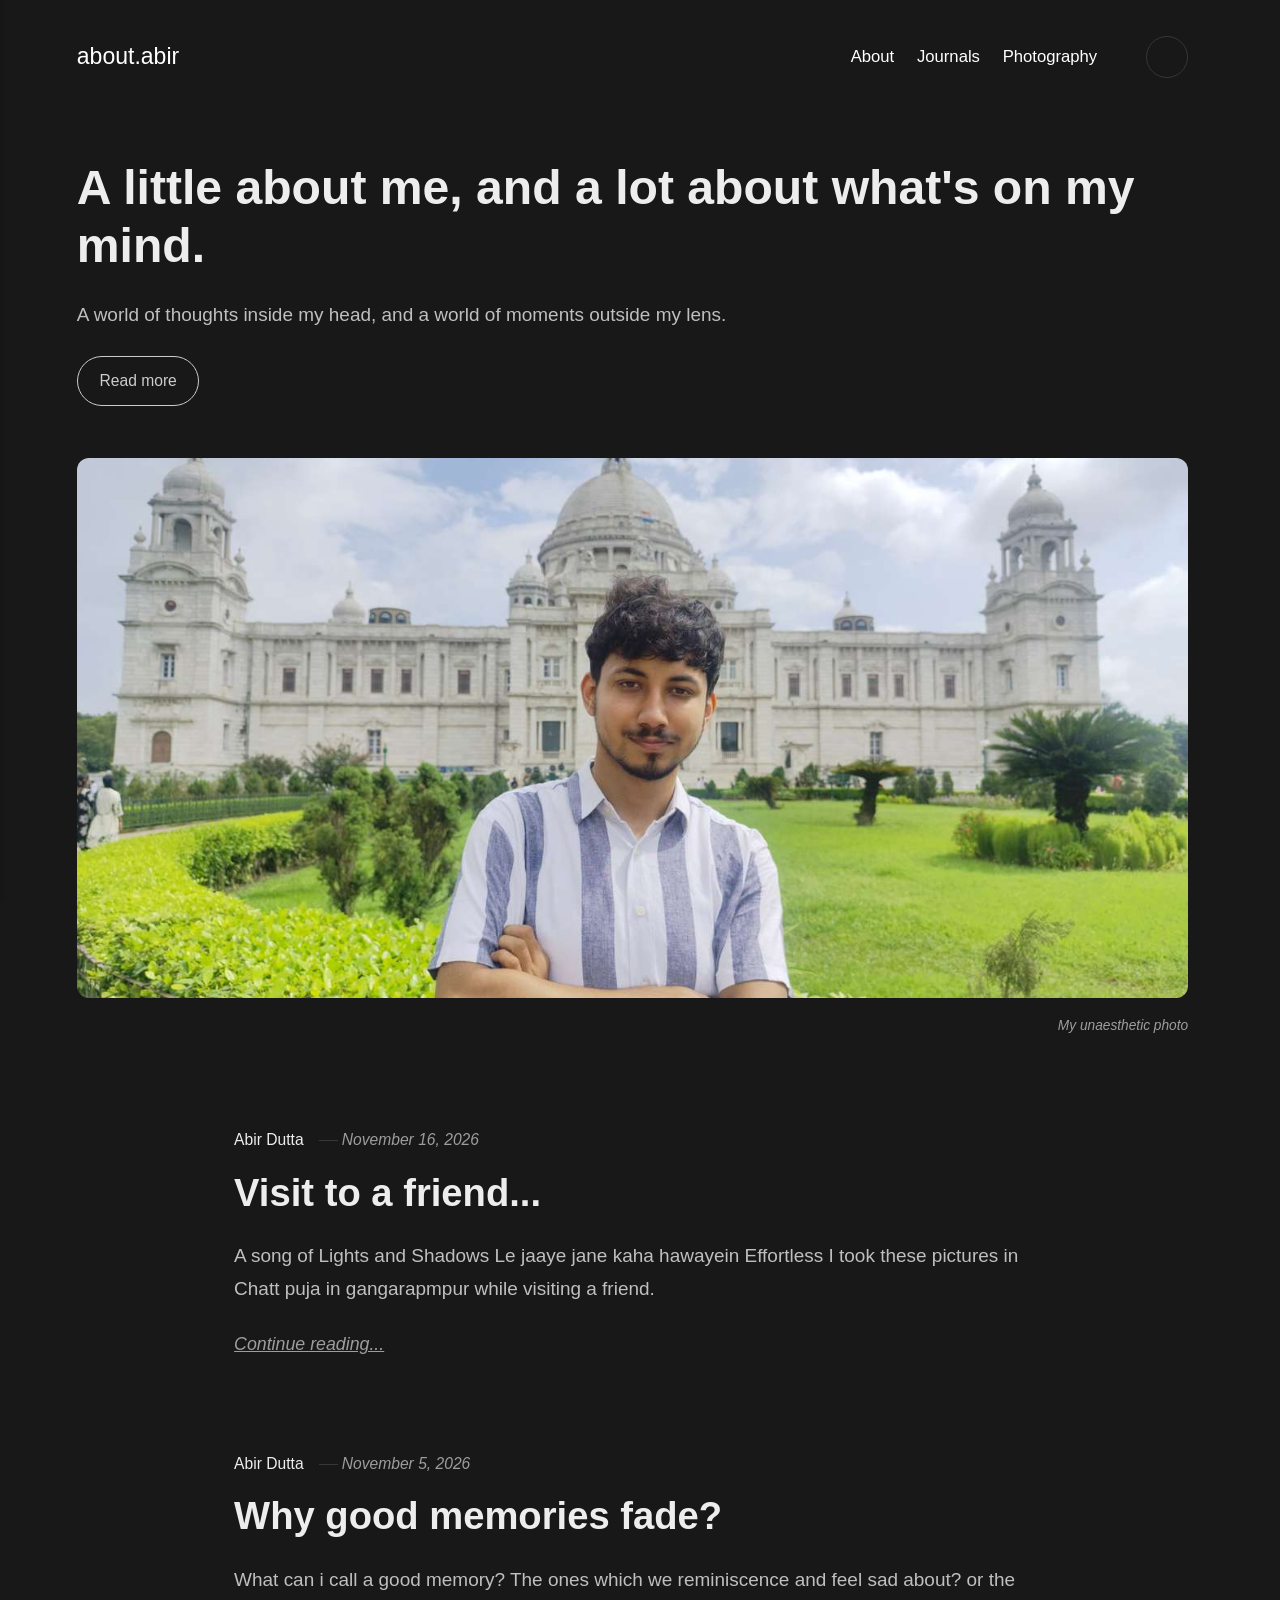
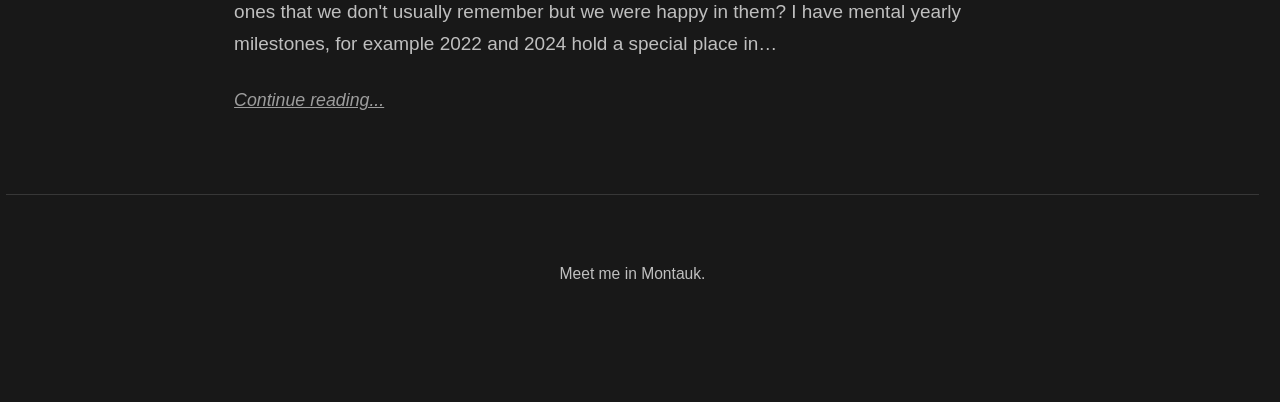
==== commit c3ce0d3d: "Updated from Publii" ====
--- a/index.html
+++ b/index.html
@@ -1,6 +1,6 @@
 <!DOCTYPE html><html lang="en-gb"><head><meta charset="utf-8"><meta http-equiv="X-UA-Compatible" content="IE=edge"><meta name="viewport" content="width=device-width,initial-scale=1"><title>about.abir</title><meta name="generator" content="Publii Open-Source CMS for Static Site"><link rel="canonical" href="https://abir446.github.io/about.abir/"><link rel="alternate" type="application/atom+xml" href="https://abir446.github.io/about.abir/feed.xml" title="about.abir - RSS"><link rel="alternate" type="application/json" href="https://abir446.github.io/about.abir/feed.json" title="about.abir - JSON"><meta property="og:title" content="about.abir"><meta property="og:site_name" content="about.abir"><meta property="og:description" content=""><meta property="og:url" content="https://abir446.github.io/about.abir/"><meta property="og:type" content="website"><link rel="stylesheet" href="https://abir446.github.io/about.abir/assets/css/style.css?v&#x3D;4b8fb7e8241c128d0507b3319cbab177"><script type="application/ld+json">{"@context":"http://schema.org","@type":"Organization","name":"about.abir","url":"https://abir446.github.io/about.abir/","sameAs":["https://x.com/DuttaAbir390","https://www.instagram.com/abir___dutta_______/"]}</script><noscript><style>img[loading] {
                     opacity: 1;
-                }</style></noscript></head><body class="home-template"><header class="top js-header"><a class="logo" href="https://abir446.github.io/about.abir/">about.abir</a><nav class="navbar js-navbar" aria-label="Main"><button class="navbar__toggle js-toggle" aria-label="Menu" aria-haspopup="true" aria-expanded="false"><span class="navbar__toggle-box"><span class="navbar__toggle-inner">Menu</span></span></button><ul class="navbar__menu"><li><a href="https://abir446.github.io/about.abir/about-this-overthinking-person/" target="_self">About</a></li><li><a href="https://abir446.github.io/about.abir/tags/journal/" target="_self">Journals</a></li><li><a href="https://abir446.github.io/about.abir/tags/photography/" target="_self">Photography</a></li></ul></nav><div class="search"><div class="search__overlay js-search-overlay"><div class="wrapper search__overlay-inner"></div></div><button class="search__btn btn--icon js-search-btn" aria-label="Search"><svg height="18" width="18" role="presentation" focusable="false"><use xlink:href="https://abir446.github.io/about.abir/assets/svg/svg-map.svg#search"/></svg></button></div></header><main><div class="hero"><header class="hero__content"><div class="wrapper"><h1>A little about me, and a lot about what's on my mind.</h1><p>A world of thoughts inside my head, and a world of moments outside my lens.</p><p><a href="https://abir446.github.io/about.abir/about-this-overthinking-person/" class="btn">Read more</a></p></div></header><figure class="hero__image"><div class="hero__image-wrapper"><img src="https://abir446.github.io/about.abir/media/website/me_infontof_victoria.jpg" srcset="https://abir446.github.io/about.abir/media/website/responsive/me_infontof_victoria-xs.jpg 640w, https://abir446.github.io/about.abir/media/website/responsive/me_infontof_victoria-sm.jpg 768w, https://abir446.github.io/about.abir/media/website/responsive/me_infontof_victoria-md.jpg 1024w, https://abir446.github.io/about.abir/media/website/responsive/me_infontof_victoria-lg.jpg 1366w, https://abir446.github.io/about.abir/media/website/responsive/me_infontof_victoria-xl.jpg 1600w, https://abir446.github.io/about.abir/media/website/responsive/me_infontof_victoria-2xl.jpg 1920w" sizes="88vw" loading="eager" width="16320" height="12240" alt="This is a photo of Abir Dutta standing in front of Victoria Memorial, Kolkata"></div><figcaption>My unaesthetic photo</figcaption></figure></div><div class="wrapper feed"><article class="feed__item feed__item--centered"><div class="feed__content"><header><div class="feed__meta"><a href="https://abir446.github.io/about.abir/authors/abir-dutta/" class="feed__author">Abir Dutta</a> <time datetime="2026-11-16T19:06" class="feed__date">November 16, 2026</time></div><h2 class="feed__title"><a href="https://abir446.github.io/about.abir/afterglow/">Afterglow</a></h2></header><p>A song of lights and shadows</p><a href="https://abir446.github.io/about.abir/afterglow/" class="readmore feed__readmore">Continue reading...</a></div></article><article class="feed__item feed__item--centered"><div class="feed__content"><header><div class="feed__meta"><a href="https://abir446.github.io/about.abir/authors/abir-dutta/" class="feed__author">Abir Dutta</a> <time datetime="2026-11-05T12:47" class="feed__date">November 5, 2026</time></div><h2 class="feed__title"><a href="https://abir446.github.io/about.abir/why-good-memories-fade/">Why good memories fade?</a></h2></header><p>What can i call a good memory? The ones which we reminiscence and feel sad about? or the ones that we don't usually remember but we were happy in them? I have mental yearly milestones, for example 2022 and 2024 hold a special place in&hellip;</p><a href="https://abir446.github.io/about.abir/why-good-memories-fade/" class="readmore feed__readmore">Continue reading...</a></div></article></div></main><footer class="footer"><div class="wrapper"><div class="footer__copyright"><p>Meet me in Montauk.</p></div><div class="footer__social"><a href="https://x.com/DuttaAbir390" aria-label="X"><svg><use xlink:href="https://abir446.github.io/about.abir/assets/svg/svg-map.svg#twitter"/></svg> </a><a href="https://www.instagram.com/abir___dutta_______/" aria-label="Instagram"><svg><use xlink:href="https://abir446.github.io/about.abir/assets/svg/svg-map.svg#instagram"/></svg></a></div><button id="backToTop" class="footer__bttop" aria-label="Back to top" title="Back to top"><svg width="20" height="20"><use xlink:href="https://abir446.github.io/about.abir/assets/svg/svg-map.svg#toparrow"/></svg></button></div></footer><script defer="defer" src="https://abir446.github.io/about.abir/assets/js/scripts.min.js?v&#x3D;548663b90e1600fd2c2dd54433d04b71"></script><script>window.publiiThemeMenuConfig={mobileMenuMode:'sidebar',animationSpeed:300,submenuWidth: 'auto',doubleClickTime:500,mobileMenuExpandableSubmenus:true,relatedContainerForOverlayMenuSelector:'.top'};</script><script>var images = document.querySelectorAll('img[loading]');
+                }</style></noscript></head><body class="home-template"><header class="top js-header"><a class="logo" href="https://abir446.github.io/about.abir/">about.abir</a><nav class="navbar js-navbar" aria-label="Main"><button class="navbar__toggle js-toggle" aria-label="Menu" aria-haspopup="true" aria-expanded="false"><span class="navbar__toggle-box"><span class="navbar__toggle-inner">Menu</span></span></button><ul class="navbar__menu"><li><a href="https://abir446.github.io/about.abir/about-this-overthinking-person/" target="_self">About</a></li><li><a href="https://abir446.github.io/about.abir/tags/journal/" target="_self">Journals</a></li><li><a href="https://abir446.github.io/about.abir/tags/photography/" target="_self">Photography</a></li></ul></nav><div class="search"><div class="search__overlay js-search-overlay"><div class="wrapper search__overlay-inner"></div></div><button class="search__btn btn--icon js-search-btn" aria-label="Search"><svg height="18" width="18" role="presentation" focusable="false"><use xlink:href="https://abir446.github.io/about.abir/assets/svg/svg-map.svg#search"/></svg></button></div></header><main><div class="hero"><header class="hero__content"><div class="wrapper"><h1>A little about me, and a lot about what's on my mind.</h1><p>A world of thoughts inside my head, and a world of moments outside my lens.</p><p><a href="https://abir446.github.io/about.abir/about-this-overthinking-person/" class="btn">Read more</a></p></div></header><figure class="hero__image"><div class="hero__image-wrapper"><img src="https://abir446.github.io/about.abir/media/website/me_infontof_victoria.jpg" srcset="https://abir446.github.io/about.abir/media/website/responsive/me_infontof_victoria-xs.jpg 640w, https://abir446.github.io/about.abir/media/website/responsive/me_infontof_victoria-sm.jpg 768w, https://abir446.github.io/about.abir/media/website/responsive/me_infontof_victoria-md.jpg 1024w, https://abir446.github.io/about.abir/media/website/responsive/me_infontof_victoria-lg.jpg 1366w, https://abir446.github.io/about.abir/media/website/responsive/me_infontof_victoria-xl.jpg 1600w, https://abir446.github.io/about.abir/media/website/responsive/me_infontof_victoria-2xl.jpg 1920w" sizes="88vw" loading="eager" width="16320" height="12240" alt="This is a photo of Abir Dutta standing in front of Victoria Memorial, Kolkata"></div><figcaption>My unaesthetic photo</figcaption></figure></div><div class="wrapper feed"><article class="feed__item feed__item--centered"><div class="feed__content"><header><div class="feed__meta"><a href="https://abir446.github.io/about.abir/authors/abir-dutta/" class="feed__author">Abir Dutta</a> <time datetime="2026-11-16T19:45" class="feed__date">November 16, 2026</time></div><h2 class="feed__title"><a href="https://abir446.github.io/about.abir/visit-to-a-friend/">Visit to a friend...</a></h2></header><p>A song of Lights and Shadows Le jaaye jane kaha hawayein Effortless I took these pictures in Chatt puja in gangarapmpur while visiting a friend.</p><a href="https://abir446.github.io/about.abir/visit-to-a-friend/" class="readmore feed__readmore">Continue reading...</a></div></article><article class="feed__item feed__item--centered"><div class="feed__content"><header><div class="feed__meta"><a href="https://abir446.github.io/about.abir/authors/abir-dutta/" class="feed__author">Abir Dutta</a> <time datetime="2026-11-05T12:47" class="feed__date">November 5, 2026</time></div><h2 class="feed__title"><a href="https://abir446.github.io/about.abir/why-good-memories-fade/">Why good memories fade?</a></h2></header><p>What can i call a good memory? The ones which we reminiscence and feel sad about? or the ones that we don't usually remember but we were happy in them? I have mental yearly milestones, for example 2022 and 2024 hold a special place in&hellip;</p><a href="https://abir446.github.io/about.abir/why-good-memories-fade/" class="readmore feed__readmore">Continue reading...</a></div></article></div></main><footer class="footer"><div class="wrapper"><div class="footer__copyright"><p>Meet me in Montauk.</p></div><div class="footer__social"><a href="https://x.com/DuttaAbir390" aria-label="X"><svg><use xlink:href="https://abir446.github.io/about.abir/assets/svg/svg-map.svg#twitter"/></svg> </a><a href="https://www.instagram.com/abir___dutta_______/" aria-label="Instagram"><svg><use xlink:href="https://abir446.github.io/about.abir/assets/svg/svg-map.svg#instagram"/></svg></a></div><button id="backToTop" class="footer__bttop" aria-label="Back to top" title="Back to top"><svg width="20" height="20"><use xlink:href="https://abir446.github.io/about.abir/assets/svg/svg-map.svg#toparrow"/></svg></button></div></footer><script defer="defer" src="https://abir446.github.io/about.abir/assets/js/scripts.min.js?v&#x3D;548663b90e1600fd2c2dd54433d04b71"></script><script>window.publiiThemeMenuConfig={mobileMenuMode:'sidebar',animationSpeed:300,submenuWidth: 'auto',doubleClickTime:500,mobileMenuExpandableSubmenus:true,relatedContainerForOverlayMenuSelector:'.top'};</script><script>var images = document.querySelectorAll('img[loading]');
         for (var i = 0; i < images.length; i++) {
             if (images[i].complete) {
                 images[i].classList.add('is-loaded');
